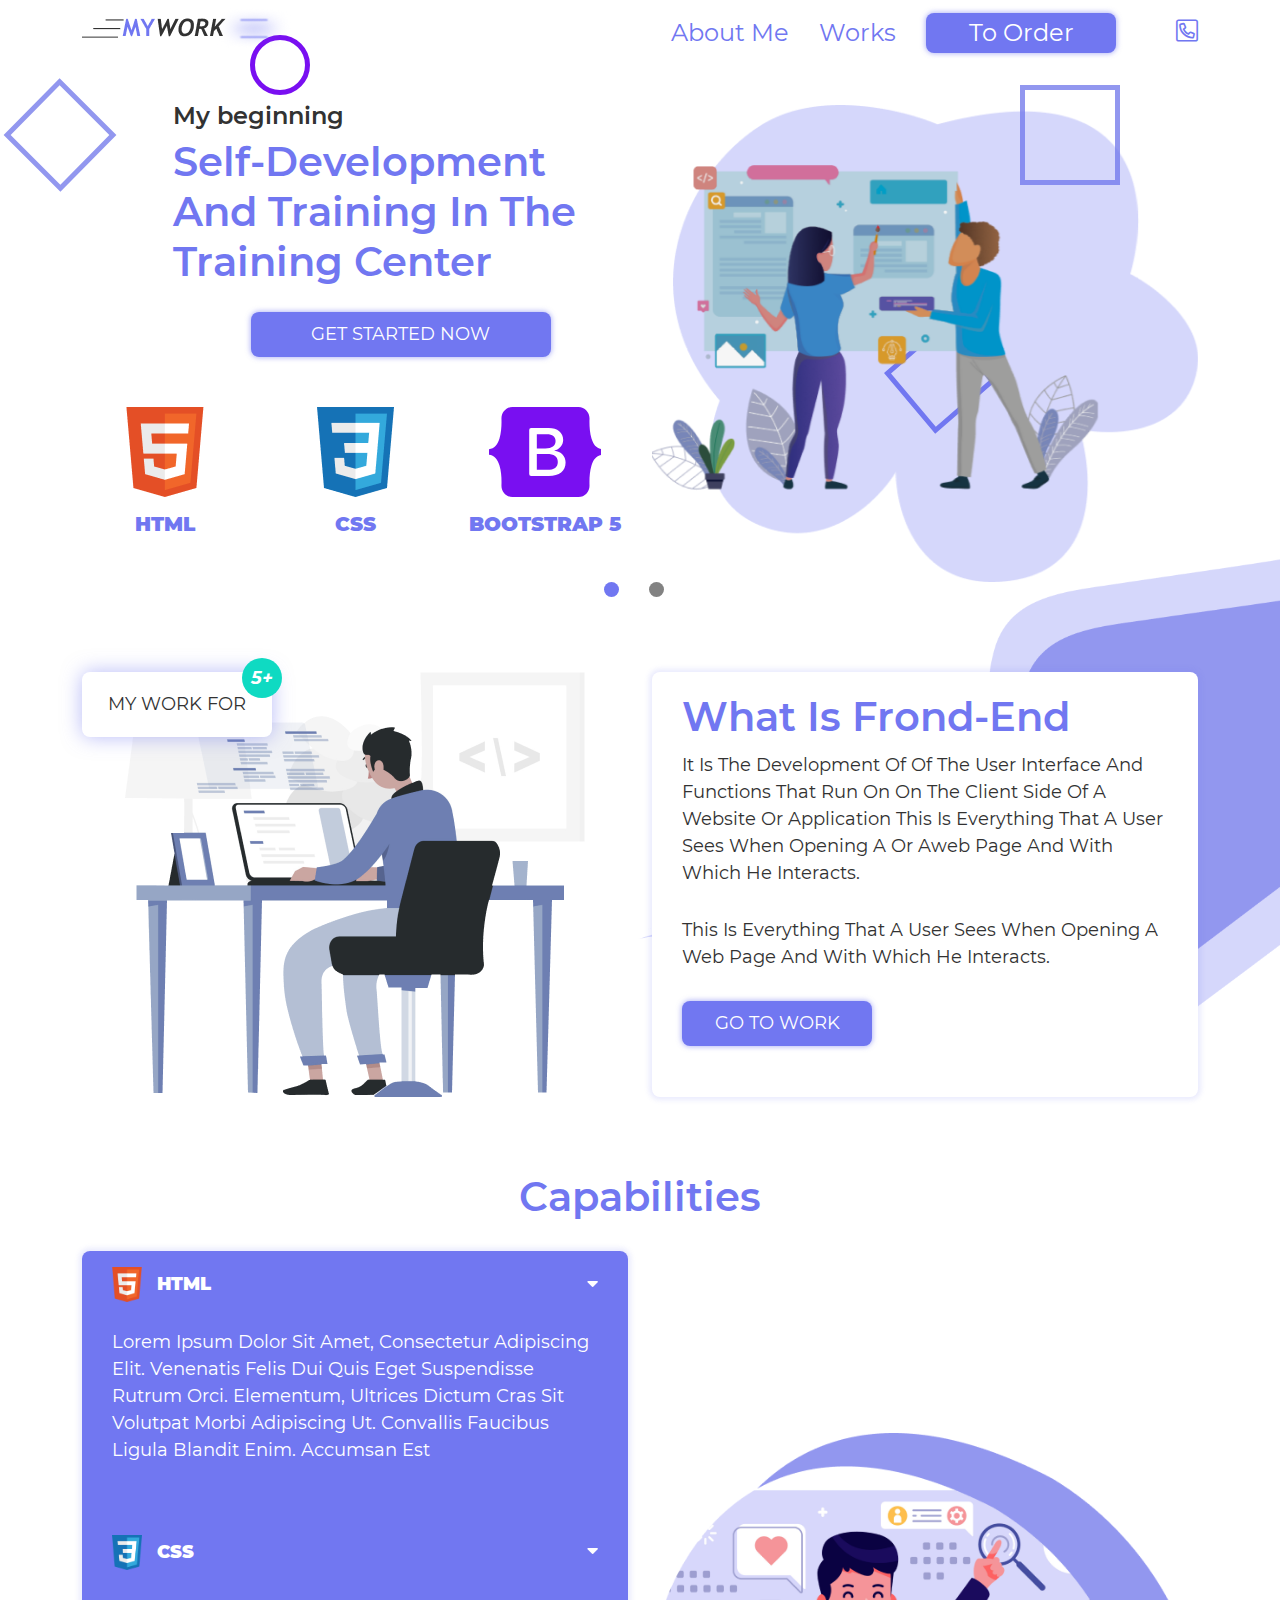
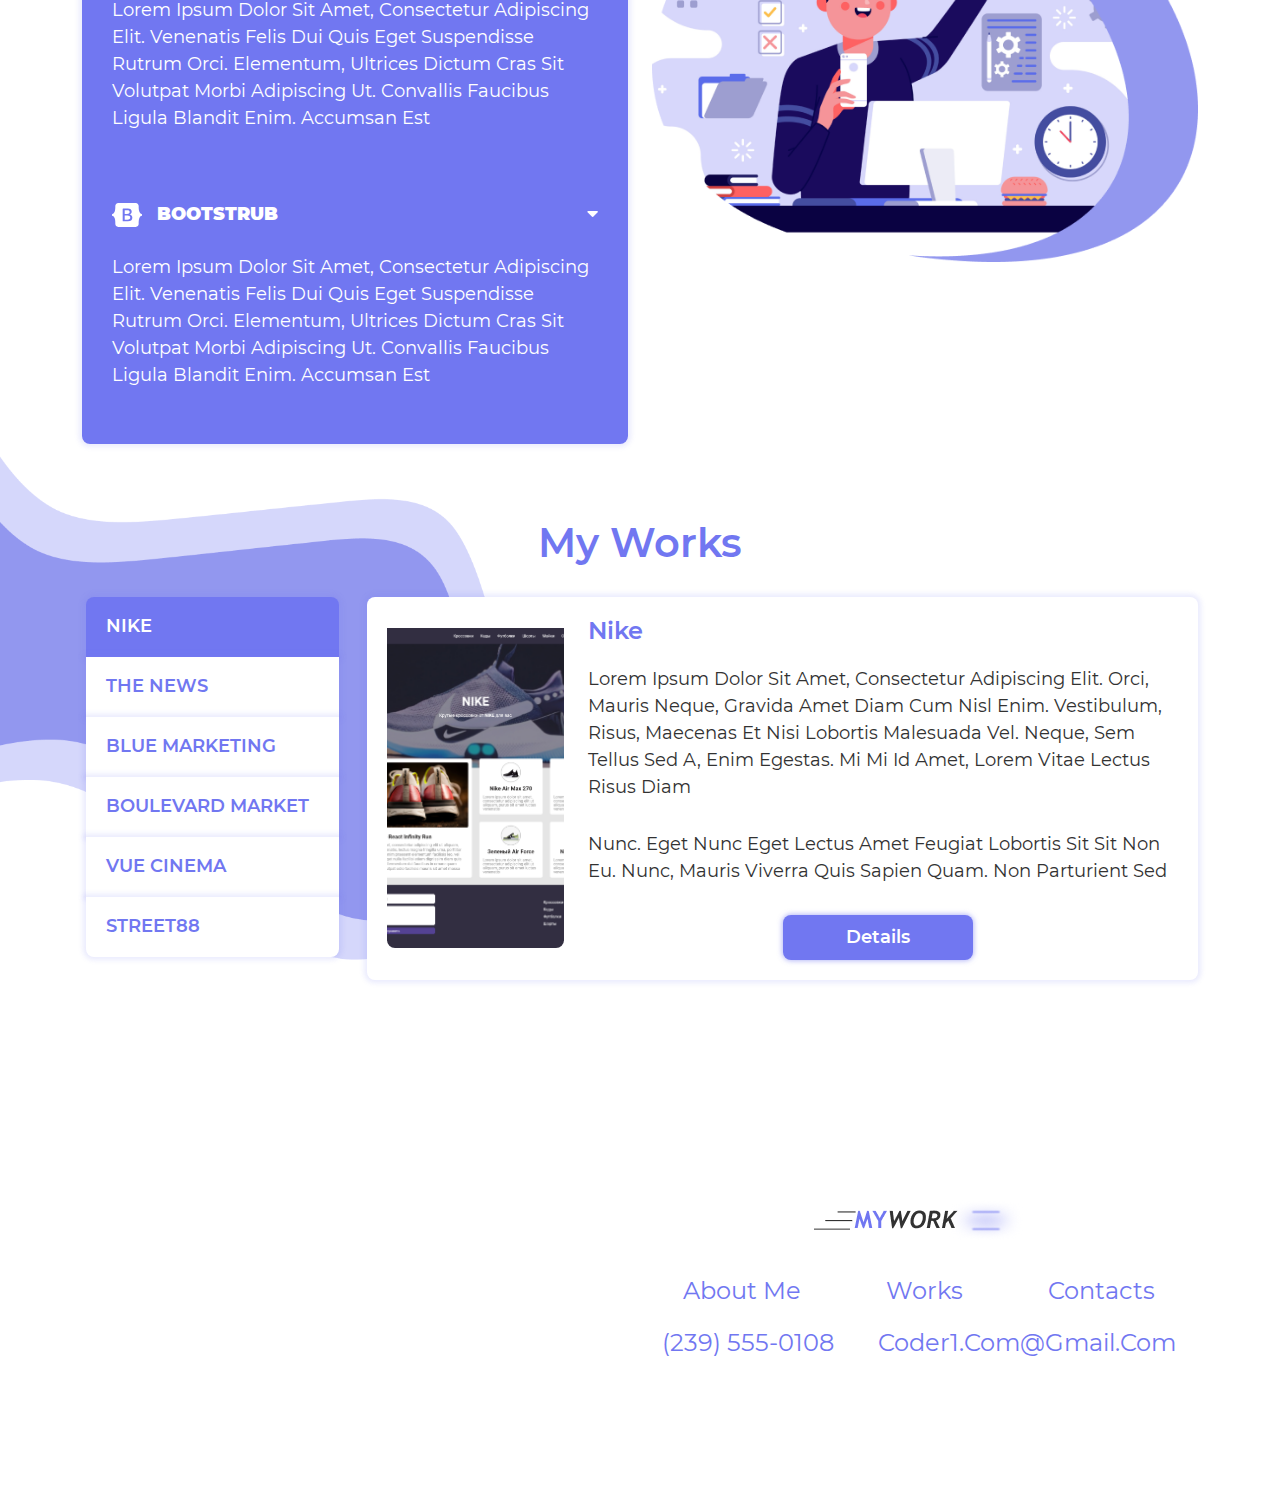
==== index.html @ 05d58f19 "Add files via upload" ====
<!DOCTYPE html>
<html lang="en">

<head>
  <meta charset="UTF-8">
  <meta name="viewport" content="width=device-width, initial-scale=1.0">
  <title>My-Work</title>
  <link rel="stylesheet" href="libs/bootstrap.min.css">
  <link rel="stylesheet" href="styles/style.css">
  <link rel="stylesheet" href="styles/media.css">
</head>

<body>
  <header class="header">
    <nav class="navbar navbar-expand-lg">
      <div class="container">
        <a href="#!" class="logo"></a>
        <button class="navbar-toggler btn-success" data-bs-toggle="collapse" data-bs-target="#nav">
          <i class="intro__icon fa"></i>
        </button>
        <div class="collapse navbar-collapse" id="nav">
          <ul class="navbar-nav ms-auto align-items-start align-items-lg-center">
            <li><a href="#!" class="header__link">About me</a></li>
            <li><a href="#!" class="header__link">Works</a></li>
            <li><a href="#!" class="header__btn mb-3 mb-lg-0">to order</a></li>
            <li><a href="#!" class="header__tel fa"></a></li>
          </ul>
        </div>
      </div>
    </nav>
  </header>
  <main>
    <section class="intro position-relative">
      <div class="container">
        <div id="slider" class="carousel slide carousel-fade row" data-bs-ride="carousel">
          <div class="col-lg-6">
            <div class="col-lg-10 ms-auto">
              <p class="intro__subtitle">My beginning</p>
              <h1 class="intro__title">Self-development and training in the training center</h1>
              <a href="#!" class="intro__btn mx-auto">GET STARTED NOW</a>
            </div>
            <div class="row text-center flex-wrap-reverse justify-content-center">
              <div class="col-6 col-sm-4">
                <img src="images/html.png" class="intro__brand" alt="HTML">
                <h4 class="intro__name">html</h4>
              </div>
              <div class="col-6 col-sm-4">
                <img src="images/css.png" class="intro__brand" alt="HTML">
                <h4 class="intro__name">css</h4>
              </div>
              <div class="col-6 col-sm-4">
                <svg xmlns="http://www.w3.org/2000/svg" class="intro__brand intro__brand_violet" viewBox="0 0 118 94"
                  role="img">
                  <path fill-rule="evenodd" clip-rule="evenodd"
                    d="M24.509 0c-6.733 0-11.715 5.893-11.492 12.284.214 6.14-.064 14.092-2.066 20.577C8.943 39.365 5.547 43.485 0 44.014v5.972c5.547.529 8.943 4.649 10.951 11.153 2.002 6.485 2.28 14.437 2.066 20.577C12.794 88.106 17.776 94 24.51 94H93.5c6.733 0 11.714-5.893 11.491-12.284-.214-6.14.064-14.092 2.066-20.577 2.009-6.504 5.396-10.624 10.943-11.153v-5.972c-5.547-.529-8.934-4.649-10.943-11.153-2.002-6.484-2.28-14.437-2.066-20.577C105.214 5.894 100.233 0 93.5 0H24.508zM80 57.863C80 66.663 73.436 72 62.543 72H44a2 2 0 01-2-2V24a2 2 0 012-2h18.437c9.083 0 15.044 4.92 15.044 12.474 0 5.302-4.01 10.049-9.119 10.88v.277C75.317 46.394 80 51.21 80 57.863zM60.521 28.34H49.948v14.934h8.905c6.884 0 10.68-2.772 10.68-7.727 0-4.643-3.264-7.207-9.012-7.207zM49.948 49.2v16.458H60.91c7.167 0 10.964-2.876 10.964-8.281 0-5.406-3.903-8.178-11.425-8.178H49.948z"
                    fill="currentColor"></path>
                </svg>
                <h4 class="intro__name">bootstrap 5</h4>
              </div>
            </div>
          </div>
          <div class="col-lg-6">
            <div class="carousel-inner">
              <img src="images/carousel_img_1.png" alt="" class="carousel-item intro__img active">
              <img src="images/carousel_img_2.png" alt="" class="carousel-item intro__img">
            </div>
          </div>
          <div class="carousel-indicators position-static pr-0 mx-0">
            <div class="intro__indicator active" data-bs-target="#slider" data-bs-slide-to="0"></div>
            <div class="intro__indicator" data-bs-target="#slider" data-bs-slide-to="1"></div>
          </div>
        </div>
      </div>
      <div class="rectangle rectangle_1 d-none d-md-block"></div>
      <div class="rectangle rectangle_2 d-none d-md-block"></div>
      <div class="rectangle rectangle_3 d-none d-md-block"></div>
      <div class="rectangle rectangle_4 d-none d-md-block"></div>
    </section>
    <section class="about position-relative">
      <img src="images/shape_1.png" alt="shape_1" class="shape shape_1">
      <div class="container">
        <div class="row">
          <div class="col-lg-6">
            <div class="position-relative text-center">
              <img src="images/about_img.png" alt="" class="mw-100">
              <p class="about__motto">my work for <span class="about__rating">5+</span></p>
            </div>
          </div>
          <div class="col-lg-6">
            <div class="about__content">
              <h2 class="about__title">What is Frond-End</h2>
              <p class="about__text">it is the development of of the user interface and functions that run on on the client side of a website or application
                This is everything that a user sees when opening a or aweb page and with which he interacts.</p>
              <p class="about__text">This is everything that a user sees when opening a web page and with which he interacts.</p>
              <a href="" class="about__link">go to work</a>
            </div>
          </div>
        </div>
      </div>
    </section>
    <section class="capabilities">
      <div class="container">
        <h1 class="capabilities_title">Capabilities</h1>
        <div class="row align-items-center flex-wrap-reverse"> 
        <div class="col-lg-6" >
          <div class="accordion" id="accordion">
          <div class="accordion-item">
            <h4 class="mb-0">
              <button class="accordion__button" data-bs-toggle="collapse" data-bs-target="#html">
                <span class="accordion__head">
                  <img src="images/html.png" alt="html" class="accordion__logo">
                  html
                  <div class="fa accordion__caret"></div>
                </span>
              </button>
            </h4>
            <div id="html" class="accordion-collapse collapse show border-0" data-bs-parent="#accordion">
              <p class="accordion_body">
                Lorem ipsum dolor sit amet, consectetur adipiscing elit. Venenatis felis dui quis eget suspendisse rutrum orci. Elementum, ultrices dictum cras sit volutpat morbi adipiscing ut. Convallis faucibus ligula blandit enim. Accumsan est 
              </p>
            </div>
          </div>
          <div class="accordion-item">
            <h4 class="mb-0">
              <button class="accordion__button" data-bs-toggle="collapse" data-bs-target="#css">
                <span class="accordion__head">
                  <img src="images/css.png" alt="css" class="accordion__logo">
                  css
                  <div class="fa accordion__caret"></div>
                </span>
              </button>
            </h4>
            <div id="css" class="accordion-collapse collapse show border-0" data-bs-parent="#accordion">
              <p class="accordion_body">
                Lorem ipsum dolor sit amet, consectetur adipiscing elit. Venenatis felis dui quis eget suspendisse rutrum orci. Elementum, ultrices dictum cras sit volutpat morbi adipiscing ut. Convallis faucibus ligula blandit enim. Accumsan est 
              </p>
            </div>
          </div>
          <div class="accordion-item">
            <h4 class="mb-0">
              <button class="accordion__button" data-bs-toggle="collapse" data-bs-target="#bootstrub">
                <span class="accordion__head">
                  <svg xmlns="http://www.w3.org/2000/svg" class="accordion__logo" viewBox="0 0 118 94"
                  role="img">
                  <path fill-rule="evenodd" clip-rule="evenodd"
                    d="M24.509 0c-6.733 0-11.715 5.893-11.492 12.284.214 6.14-.064 14.092-2.066 20.577C8.943 39.365 5.547 43.485 0 44.014v5.972c5.547.529 8.943 4.649 10.951 11.153 2.002 6.485 2.28 14.437 2.066 20.577C12.794 88.106 17.776 94 24.51 94H93.5c6.733 0 11.714-5.893 11.491-12.284-.214-6.14.064-14.092 2.066-20.577 2.009-6.504 5.396-10.624 10.943-11.153v-5.972c-5.547-.529-8.934-4.649-10.943-11.153-2.002-6.484-2.28-14.437-2.066-20.577C105.214 5.894 100.233 0 93.5 0H24.508zM80 57.863C80 66.663 73.436 72 62.543 72H44a2 2 0 01-2-2V24a2 2 0 012-2h18.437c9.083 0 15.044 4.92 15.044 12.474 0 5.302-4.01 10.049-9.119 10.88v.277C75.317 46.394 80 51.21 80 57.863zM60.521 28.34H49.948v14.934h8.905c6.884 0 10.68-2.772 10.68-7.727 0-4.643-3.264-7.207-9.012-7.207zM49.948 49.2v16.458H60.91c7.167 0 10.964-2.876 10.964-8.281 0-5.406-3.903-8.178-11.425-8.178H49.948z"
                    fill="currentColor"></path>
                </svg>
                  bootstrub
                  <div class="fa accordion__caret"></div>
                </span>
              </button>
            </h4>
            <div id="bootstrub" class="accordion-collapse collapse show border-0" data-bs-parent="#accordion">
              <p class="accordion_body">
                Lorem ipsum dolor sit amet, consectetur adipiscing elit. Venenatis felis dui quis eget suspendisse rutrum orci. Elementum, ultrices dictum cras sit volutpat morbi adipiscing ut. Convallis faucibus ligula blandit enim. Accumsan est 
              </p>
            </div>
          </div>
        </div>
      </div>
        <div class="col-lg-6 mb-3 mb-lg-0">
          <img src="images/capabilities.png" alt="smiling developer" class="w-100">
        </div>
        </div>
      </div>
    </section>
    
    <section class="works">
      <img src="images/shape_2.png" alt="shape" class="shape shape_2">
      <div class="container">
        <h2 class="works__title">My Works</h2>
        <div class="row">
          <div class="col-xl-3 mb-3 mb-xl-0 px-3 nav nav-pilss flex-column">
            <a  href="#nike" class="works__link active" data-bs-toggle="pill">Nike</a>
            <a  href="#tnw" class="works__link " data-bs-toggle="pill">The News</a>
            <a  href="#blue" class="works__link " data-bs-toggle="pill">Blue Marketing</a>
            <a  href="#market" class="works__link " data-bs-toggle="pill">Boulevard Market</a>
            <a  href="#vue" class="works__link " data-bs-toggle="pill">Vue cinema</a>
            <a  href="#street" class="works__link " data-bs-toggle="pill">Street88</a>
          </div>
          <div class="col-xl-9 tab-content">
            <div class="tab-pane fade show active wokrs__content h-100 " id="nike">
              <div class="row">
                <div class="col-lg-3 col-md-4 d-flex align-items-center">
                  <img src="images/nike.png" alt="Nike layout" class="works__img">
                </div>
                <div class="col text-center text-md-start " >
                  <h4 class="works__name">Nike</h4>
                  <p class="works__text">Lorem ipsum dolor sit amet, consectetur adipiscing elit. Orci, mauris neque, gravida amet diam cum nisl enim. Vestibulum, risus, maecenas et nisi lobortis malesuada vel. Neque, sem tellus sed a, enim egestas. Mi mi id amet, lorem vitae lectus risus diam </p>
                  <p class="works__text">Nunc. Eget nunc eget lectus amet feugiat lobortis sit sit non eu. Nunc, mauris viverra quis sapien quam. Non parturient sed </p>
                  <a href=""  class="works__button mx-auto">details</a>
                </div>
              </div>
            </div>
            <div class="tab-pane fade  wokrs__content h-100" id="tnw">
              <div class="row">
                <div class="col-lg-3 col-md-4 d-flex align-items-center">
                  <img src="images/TNW.png" alt="The News Web" class="works__img">
                </div>
                <div class="col text-center text-md-start">
                  <h4 class="works__name">The News Web</h4>
                  <p class="works__text">Lorem ipsum dolor sit amet, consectetur adipiscing elit. Orci, mauris neque, gravida amet diam cum nisl enim. Vestibulum, risus, maecenas et nisi lobortis malesuada vel. Neque, sem tellus sed a, enim egestas. Mi mi id amet, lorem vitae lectus risus diam </p>
                  <p class="works__text">Nunc. Eget nunc eget lectus amet feugiat lobortis sit sit non eu. Nunc, mauris viverra quis sapien quam. Non parturient sed </p>
                  <a href=""  class="works__button mx-auto">details</a>
                </div>
              </div>
            </div>
            <div class="tab-pane fade  wokrs__content h-100" id="blue">
              <div class="row">
                <div class="col-lg-3 col-md-4 d-flex align-items-center">
                  <img src="images/Blue marketing.png" alt="Blue marketing" class="works__img">
                </div>
                <div class="col text-center text-md-start">
                  <h4 class="works__name">Blue marketing</h4>
                  <p class="works__text">Lorem ipsum dolor sit amet, consectetur adipiscing elit. Orci, mauris neque, gravida amet diam cum nisl enim. Vestibulum, risus, maecenas et nisi lobortis malesuada vel. Neque, sem tellus sed a, enim egestas. Mi mi id amet, lorem vitae lectus risus diam </p>
                  <p class="works__text">Nunc. Eget nunc eget lectus amet feugiat lobortis sit sit non eu. Nunc, mauris viverra quis sapien quam. Non parturient sed </p>
                  <a href=""  class="works__button mx-auto">details</a>
                </div>
              </div>
            </div>
            <div class="tab-pane fade   wokrs__content h-100" id="market">
              <div class="row">
                <div class="col-lg-3 col-md-4 d-flex align-items-center">
                  <img src="images/Boulevard market.png" alt="Boulevard market" class="works__img">
                </div>
                <div class="col text-center text-md-start">
                  <h4 class="works__name">Boulevard market</h4>
                  <p class="works__text">Lorem ipsum dolor sit amet, consectetur adipiscing elit. Orci, mauris neque, gravida amet diam cum nisl enim. Vestibulum, risus, maecenas et nisi lobortis malesuada vel. Neque, sem tellus sed a, enim egestas. Mi mi id amet, lorem vitae lectus risus diam </p>
                  <p class="works__text">Nunc. Eget nunc eget lectus amet feugiat lobortis sit sit non eu. Nunc, mauris viverra quis sapien quam. Non parturient sed </p>
                  <a href=""  class="works__button mx-auto">details</a>
                </div>
              </div>
            </div>
            <div class="tab-pane fade   wokrs__content h-100" id="vue">
              <div class="row">
                <div class="col-lg-3 col-md-4 d-flex align-items-center">
                  <img src="images/Vue Cinemas.png" alt="Vue Cinemas" class="works__img">
                </div>
                <div class="col text-center text-md-start">
                  <h4 class="works__name">Vue Cinemas</h4>
                  <p class="works__text">Lorem ipsum dolor sit amet, consectetur adipiscing elit. Orci, mauris neque, gravida amet diam cum nisl enim. Vestibulum, risus, maecenas et nisi lobortis malesuada vel. Neque, sem tellus sed a, enim egestas. Mi mi id amet, lorem vitae lectus risus diam </p>
                  <p class="works__text">Nunc. Eget nunc eget lectus amet feugiat lobortis sit sit non eu. Nunc, mauris viverra quis sapien quam. Non parturient sed </p>
                  <a href=""  class="works__button mx-auto">details</a>
                </div>
              </div>
            </div>
            <div class="tab-pane fade   wokrs__content h-100" id="street">
              <div class="row">
                <div class="col-lg-3 col-md-4 d-flex align-items-center">
                  <img src="images/Street88.png" alt="Street88" class="works__img">
                </div>
                <div class="col text-center text-md-start">
                  <h4 class="works__name">Street88</h4>
                  <p class="works__text">Lorem ipsum dolor sit amet, consectetur adipiscing elit. Orci, mauris neque, gravida amet diam cum nisl enim. Vestibulum, risus, maecenas et nisi lobortis malesuada vel. Neque, sem tellus sed a, enim egestas. Mi mi id amet, lorem vitae lectus risus diam </p>
                  <p class="works__text">Nunc. Eget nunc eget lectus amet feugiat lobortis sit sit non eu. Nunc, mauris viverra quis sapien quam. Non parturient sed </p>
                  <a href=""  class="works__button mx-auto">details</a>
                </div>
              </div>
            </div>
          </div>
        </div>
      </div>
    </section>
    
  </main>
  <footer class="footer">
    <div class="container">
      <div class="col-lg-8 col-xl-6 ms-auto text-center">
        <a href="" class="logo"></a>
        <div class="mt-4 mb-3 d-flex justify-content-around flex-wrap">
          <a class="footer__link" href="#!">About Me</a>
          <a class="footer__link" href="#!">Works</a>
          <a class="footer__link" href="#!">Contacts</a>
        </div>
        <div class="d-flex justify-content-around flex-wrap">
          <a class="footer__link" href="tel:+2395550108">(239) 555-0108</a>
          <a class="footer__link" href="mailto:coder1.com@gmail.com">coder1.com@gmail.com</a>
        </div>
      </div>
    </div>
  </footer>

  <script src="libs/bootstrap.bundle.min.js"></script>
</body>

</html>
---- styles/style.css ----
@import 'font.css';

:root {
  --primary-background: #ffffff;
  --secondary-background: #7177F1;
  --primary-text-color: #323232;
  --secondary-text-color: #FFFFFF;
  --primary-link-color: #7177F1;
  --secondary-link-color: #FFFFFF;
  --primary-title-color: #7177F1;
  --secondary-title-color: #FFFFFF;
  --primary-font-face: 'Montserrat';
  --secondary-font-face: 'Trebuchet';
}

body {
  font-family: var(--primary-font-face);
  background: var(--primary-background);
  color: var(--primary-text-color);
}

.logo::before {
  content: url(../images/logo_light.png);
}

.header__link {
  color: var(--primary-link-color);
  text-decoration: none;
  margin-right: 30px;
  font-size: 24px;
  text-transform: capitalize;
  transition: 0.5s;
}

.header__link:hover{
  color: var(--primary-text-color);
}

.header__btn {
  width: 190px;
  height: 40px;
  background: var(--secondary-background);
  display: flex;
  align-items: center;
  justify-content: center;
  margin-right: 60px;
  color: var(--secondary-link-color);
  text-decoration: none;
  border-radius: 8px;
  box-shadow: 0px 0px 5px 1px rgba(113, 119, 241, 0.5);
  font-size: 24px;
  text-transform: capitalize;
  transition: 0.5s;
}

.header__btn:hover{
  color: var(--primary-text-color);
  background: var(--primary-background);
}

.header__tel {
  text-decoration: none;
  font-size: 25px;
  color: var(--primary-link-color);
  transition: 0.5s;
}

.header__tel:hover{
  color: var(--primary-text-color);
  text-shadow: 0 0 10px var(--primary-text-color);
}

.header__tel::before {
  content: '\f87b';
  font-weight: 300;
}

.intro__icon::before{
  content: "\f209";
  font-size: 25px;
  color: var(--primary-text-color);
}

.navbar-toggler:focus{
  box-shadow: none;
}

/* ============================INTRO============================ */

.intro{
  padding-top: 40px;
  position: relative;
}

.intro__subtitle{
  font-size: 24px;
  font-weight: 600;
  line-height: 22px;
  margin-bottom: 10px;
}

.intro__title{
  font-weight: 600;
  color: var(--primary-title-color);
  font-size: 40px;
  line-height: 125%;
  text-transform: capitalize;
  margin-bottom: 25px;
}

.intro__btn{
  display: flex;
  align-items: center;
  justify-content: center;
  text-decoration: none;
  width: 300px;
  height: 45px;
  background: var(--secondary-background);
  box-shadow: 0px 0px 5px 1px rgba(113, 119, 241, 0.5);
  border-radius: 8px;
  font-size: 18px;
  text-transform: capitalize;
  color: var(--secondary-link-color);
  transition: 0.5s;
  margin-bottom: 50px;
}

.intro__btn:hover{
  color: var(--primary-text-color);
  background: var(--primary-background);
}

.intro__brand{
  max-width: 100%;
  margin-bottom: 15px;
}

.intro__brand_violet{
  height: 90px;
  color: #790FF1;
}

.intro__name{
  font-size: 20px;
  font-weight: 900;
  line-height: 24px;
  text-transform: uppercase;
  color: var(--primary-title-color);
}

.intro__indicator{
  width: 15px;
  height: 15px;
  border-radius: 50%;
  background: #828282;
  margin-right: 15px;
  margin-left: 15px;
  transition: 400ms;
  cursor: pointer;
}

.intro__indicator.active{
  background: var(--secondary-background);
}

.intro__img{
  width: 100%;
  max-height: 500px;
  object-fit: contain;
}

/* =========================ABOUT==================== */

.about{
  padding-top: 75px;
}

.about__motto{
  position: absolute;
  height: 65px;
  width: 190px;
  border-radius: 8px;
  left: 0;
  top: 0;
  display: flex;
  align-items: center;
  justify-content: center;
  background: var(--primary-background);
  box-shadow: 0px 0px 20px rgba(113, 119, 241, 0.5);
  text-transform: uppercase;
  font-size: 18px;
}

.about__rating{
  color: var(--secondary-text-color);
  border-radius: 50%;
  position: absolute;
  top: -14px;
  right: -10px;
  background: #0FDAC2;
  font-weight: 700;
  font-style: italic;
  width: 40px;
  height: 40px;
  display: flex;
  align-items: center;
  justify-content: center;
  font-size: 18px;
  line-height: 1;
}

.about__content{
  background: var(--primary-background);
  box-shadow: 0px 0px 5px 3px rgba(113, 119, 241, 0.15);
  border-radius: 8px;
  padding: 30px;
  height: 100%;
}

.about__title{
  color: var(--primary-title-color);
  font-size: 40px;
  line-height: 75%;
  font-weight: 600;
  text-transform: capitalize;
  margin-bottom: 20px;
}

.about__text{
  font-size: 18px;
  line-height: 1.5;
  text-transform: capitalize;
  margin-bottom: 30px;
}

.about__link{
  width: 190px;
  height: 45px;
  display: flex;
  align-items: center;
  justify-content: center;
  box-shadow: 0px 0px 5px 1px rgba(113, 119, 241, 0.5);
  border-radius: 8px;
  background: var(--secondary-background);
  color: var(--secondary-link-color);
  text-transform: uppercase;
  font-size: 18px;
  text-decoration: none;
  transition: 0.5s;
}

.about__link:hover{
  background: var(--primary-background);
  color: var(--primary-text-color);
}

.rectangle{
  position: absolute;
  border-width: 5px;
  border-style: solid;
  z-index: -1;
}

.rectangle_1{
  border-color: #9297EF;
  width: 80px;
  height: 80px;
  transform: matrix(0.71, 0.71, -0.7, 0.71, 0, 0);
  left: 20px;
  top: 30px;
}

.rectangle_2{
  border-color: #790FF1;
  width: 60px;
  height: 60px;
  border-radius: 50%;
  top: -30px;
  left: 250px;
}

.rectangle_3{
  bottom: 180px;
  right: 300px;
  border-color: #7177F1;
  transform: matrix(0.76, -0.66, 0.64, 0.76, 0, 0);
  width: 80px;
  height: 80px;
}

.rectangle_4{
  top: 20px;
  right: 160px;
  border-color:  #9297EF;
  width: 100px;
  height: 100px;
}

/*=====================capabilities=============*/
/* 1rem = 16p*/

.capabilities {
  margin-top: 75px;
  position: relative;
}

.capabilities_title {
  color: var(--primary-title-color);
  font-size: 40px;
  line-height: 49px;
  font-weight: 600;
  margin-bottom: 30px;
  text-align: center;
  text-transform: capitalize;
}

.accordion {
  box-shadow: 0px 0px 5px 3px rgba(113, 119, 241, 0.15);
  border-radius: 8px;
  overflow: hidden;
}

.accordion__button {
  background: var(--secondary-background);
  padding-left: 10px;
  padding-right: 10px;
  border: none;
  outline: none;
  width: 100%;
  transition: 0.4s;
  font-weight: 900;
  font-size: 18px;
  text-transform: uppercase;
  color: var(--secondary-title-color);
}

.accordion__button.collapsed {
  background: var(--primary-background);
  color: var(--primary-title-color);
}

.accordion__button::after {
  content: "";
  display: block;
  width: 100%;
  height: 1px;
  margin-top: 15px;
  transition: 0.4s;
}

.accordion__button:focus {
  outline: none;
}

.accordion-item:not(:last-child) .accordion__button.collapsed::after {
  background: #dddddd;
}



.accordion__head {
  display: flex;
  align-items: center;
  padding-top: 15px;
  padding-left: 20px;
  padding-right: 20px;
}

.accordion__logo {
  width: 30px;
  margin-right: 15px;
}

.accordion__caret::before {
  content: '\f0d8';
  font-style: 30px;
}

.accordion__caret {
  margin-left: auto;
  transition: 0.4s;
  transform: rotateX(180deg);
}

.accordion__button.collapsed .accordion__caret {
  transform: rotateX(0deg);
}

.accordion_body {
  padding: 10px 30px 55px;
  font-size: 18px;
  line-height:1.5;
  text-transform: capitalize;
  color: var(--secondary-text-color);
  background: var(--secondary-background);
  margin-bottom: 0;
}

/*==============WORKS===========*/

.works {
  margin-top: 75px;
  position: relative;
}

.works__title {
  font-weight: 600;
  color: var(--primary-title-color);
  font-size: 40px;
  text-align: center;
  text-transform: capitalize;
  margin-bottom: 30px;
}

.works__link {
  height: 60px;
  display: flex;
  align-items: center;
  background: var(--primary-background);
  box-shadow: 0px 0px 5px 3px rgba(113, 119, 241, 0.15);
  padding-right: 20px;
  padding-left: 20px;
  color: var(--primary-link-color);
  text-decoration: none;
  text-transform: uppercase;
  font-size: 18px;
  font-weight: 600;
  transition: 0.5s;
}

.works__link:hover, 
.works__link.active {
  background: var(--secondary-background);
  color: var(--primary-background);
}

.works__link:first-child{ 
  border-radius: 8px 8px 0 0;
}
.works__link:last-child{ 
  border-radius: 0 0 8px 8px;
}

.wokrs__content {
  background: var(--primary-background);
  box-shadow: 0px 0px 5px 3px rgba(113, 119, 241, 0.15);
  border-radius: 8px;
  padding: 20px 30px 20px 20px;
}

.works__img {
  width: 100%;
  height: 100%;
  max-height: 320px;
  object-fit: cover;
  object-position: top;
  border-radius: 0 0 8px 8px;
}

.works__name {
  font-size: 24px;
  font-weight: 600;
  color: var(--primary-title-color);
  margin-bottom: 20px;
  text-transform: capitalize;
}

.works__text {
  margin-bottom: 30px;
  font-size: 18px;
  line-height: 1.5;
  text-transform: capitalize;
}

.works__button {
  display: flex;
  align-items: center;
  justify-content: center;
  width: 190px;
  height: 45px;
  color: var(--secondary-link-color);
  background: var(--secondary-background);
  border-radius: 8px;
  box-shadow: 0px 0px 5px 1px rgba(113, 119, 241, 0.5);
  font-size: 18px;
  font-weight: 600;
  text-transform: capitalize;
  text-decoration: none;
  transform: 0.5s;
}

.works__button:hover {
  color: var(--primary-text-color);
  background: var(--primary-background);
}

/*=================footer=========================*/

.footer {
  margin-top: 220px;
  padding-bottom: 130px;
  position: relative;
}

.footer__link {
  color: var(--primary-link-color);
  transition: 0.5s;
  font-size: 24px;
  text-decoration-color: transparent;
  text-transform: capitalize;
  margin-right: 5px;
  margin-left: 5px;
}

.footer__link:hover {
  color: var(--primary-link-color);
  text-decoration-color: inherit;
}

.shape  {
  position: absolute;
  z-index: -1;
  max-width: 60%;
}

.shape_1 {
  right: 0;
  top: -450px;
}

.shape_2 {
  left: 0;
  top: -230px;
}
---- styles/media.css ----
@media(prefers-color-scheme: dark) {
  :root {
    --primary-background: #151437;
    --primary-text-color: #ffffff;
  }
  .logo::before{
    content: url(../images/logo_dark.png);
  }
  .about__motto{
    background: var(--secondary-background);
  }
  
  .footer__link,
  .footer__link:hover {
    color: var(--secondary-link-color);
  }
}

@media (max-width:1400px){
  .shape_1 {
    top: -250px;
  }
  
  .shape_2 {
    top: -130px;
  }
}
@media (max-width:1200px){
  .shape_1 {
    top: -150px;
  }
  .shape_2 {
    top: -30px;
  }
}
@media (max-width:992px){
  .shape_1 {
    top: 250px;
  }

}
@media (max-width:768px){
  .shape {
    display: none;
  }
  .rectangle {
    display: none;
  }
}
@media (max-width:576px){}
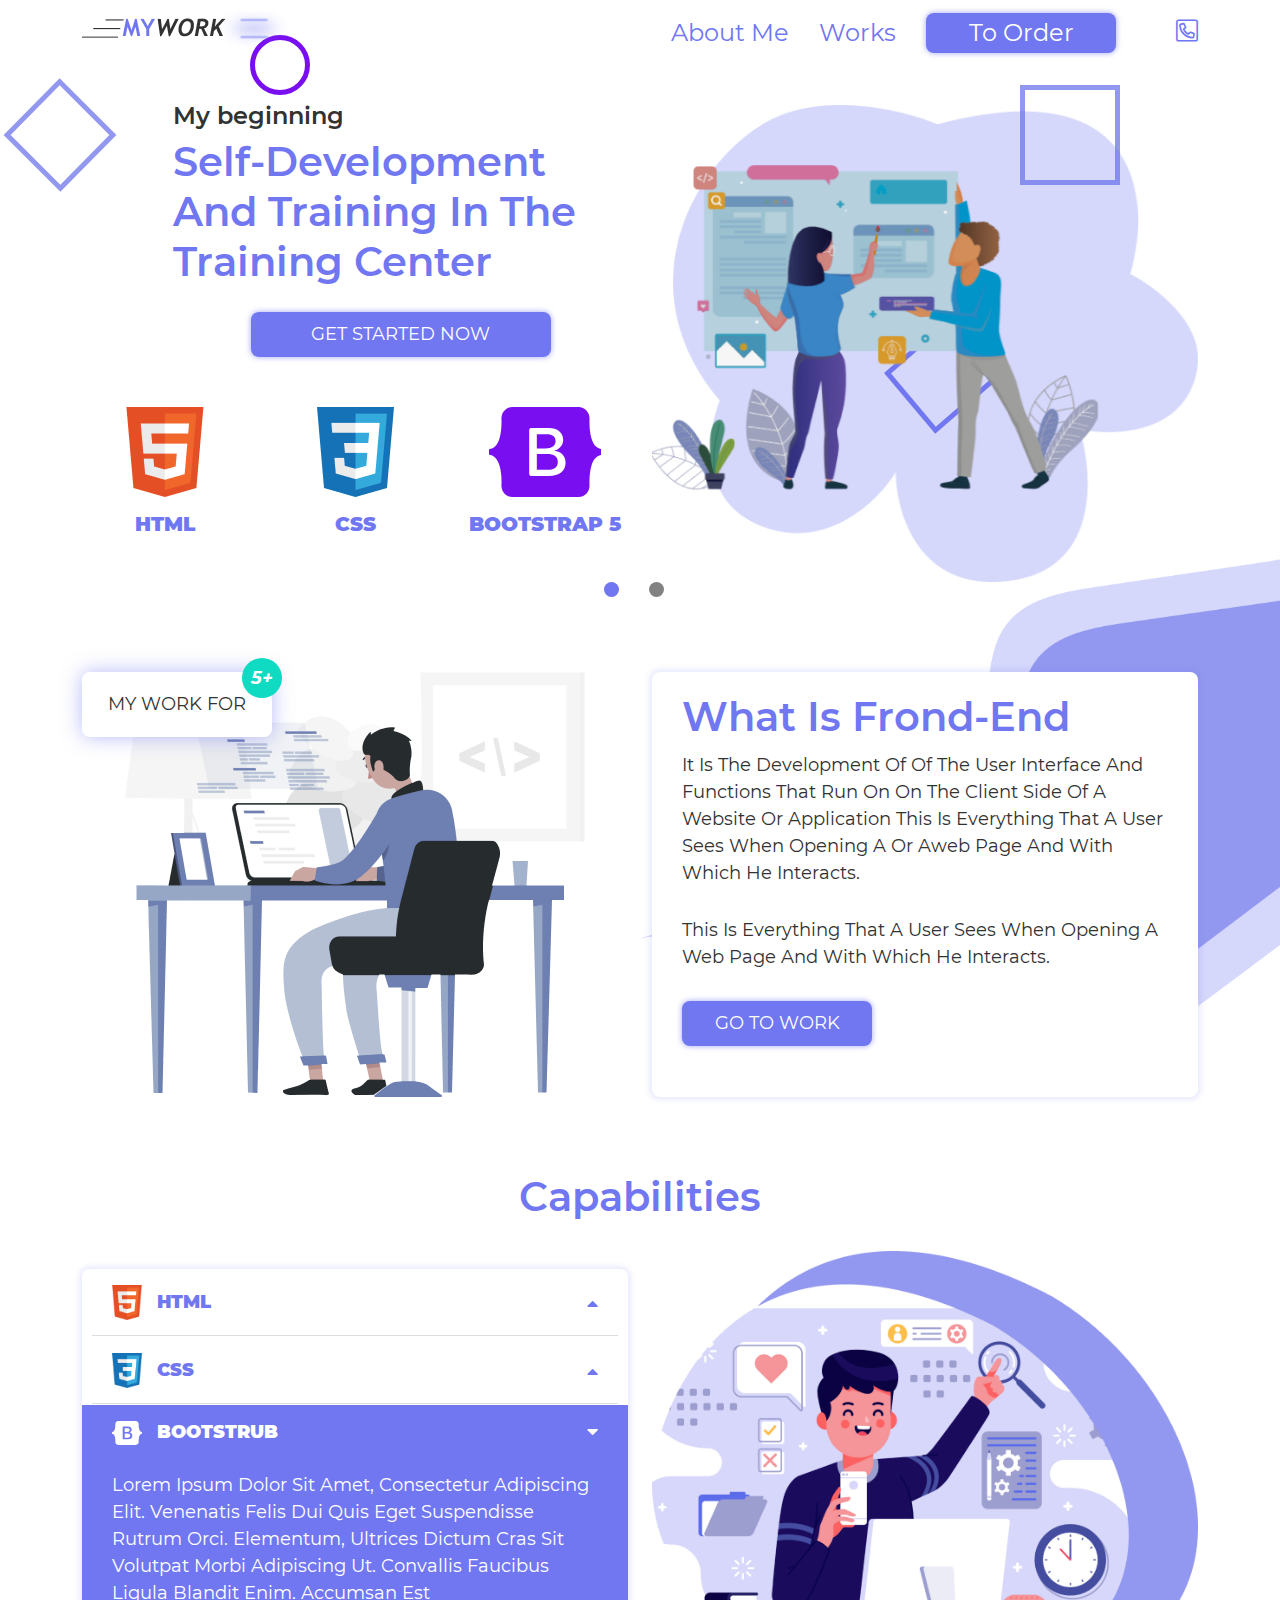
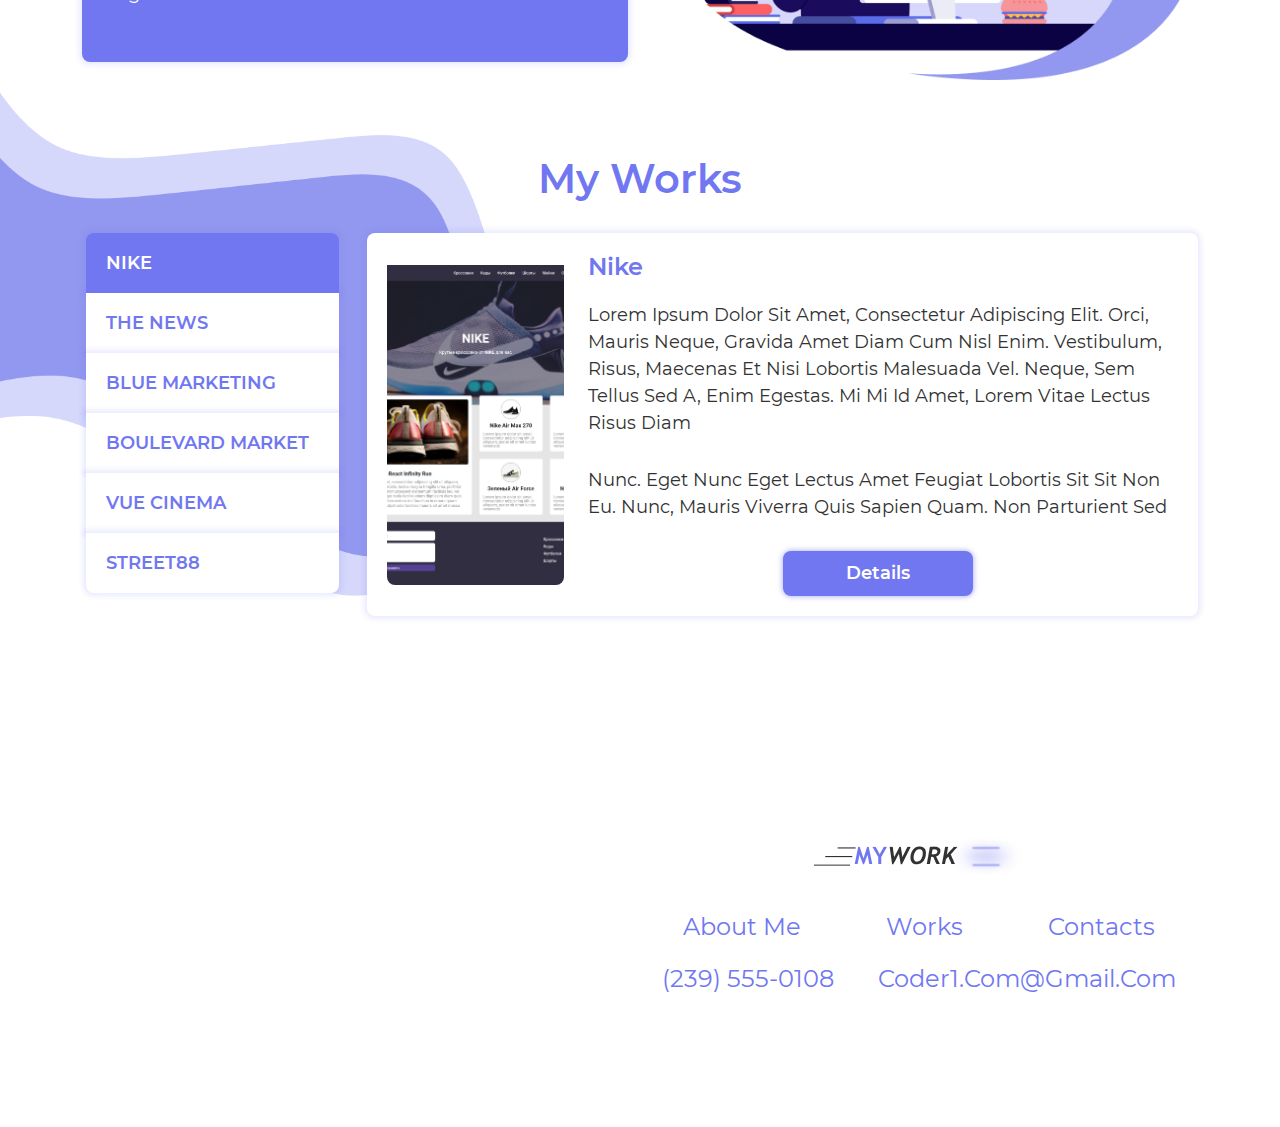
==== commit e16a71a3: "Add files via upload" ====
--- a/index.html
+++ b/index.html
@@ -106,7 +106,7 @@
           <div class="accordion" id="accordion">
           <div class="accordion-item">
             <h4 class="mb-0">
-              <button class="accordion__button" data-bs-toggle="collapse" data-bs-target="#html">
+              <button class="accordion__button collapsed" data-bs-toggle="collapse" data-bs-target="#html">
                 <span class="accordion__head">
                   <img src="images/html.png" alt="html" class="accordion__logo">
                   html
@@ -114,7 +114,7 @@
                 </span>
               </button>
             </h4>
-            <div id="html" class="accordion-collapse collapse show border-0" data-bs-parent="#accordion">
+            <div id="html" class="accordion-collapse collapse border-0" data-bs-parent="#accordion">
               <p class="accordion_body">
                 Lorem ipsum dolor sit amet, consectetur adipiscing elit. Venenatis felis dui quis eget suspendisse rutrum orci. Elementum, ultrices dictum cras sit volutpat morbi adipiscing ut. Convallis faucibus ligula blandit enim. Accumsan est 
               </p>
@@ -122,7 +122,7 @@
           </div>
           <div class="accordion-item">
             <h4 class="mb-0">
-              <button class="accordion__button" data-bs-toggle="collapse" data-bs-target="#css">
+              <button class="accordion__button collapsed" data-bs-toggle="collapse" data-bs-target="#css">
                 <span class="accordion__head">
                   <img src="images/css.png" alt="css" class="accordion__logo">
                   css
@@ -130,7 +130,7 @@
                 </span>
               </button>
             </h4>
-            <div id="css" class="accordion-collapse collapse show border-0" data-bs-parent="#accordion">
+            <div id="css" class="accordion-collapse collapse border-0" data-bs-parent="#accordion">
               <p class="accordion_body">
                 Lorem ipsum dolor sit amet, consectetur adipiscing elit. Venenatis felis dui quis eget suspendisse rutrum orci. Elementum, ultrices dictum cras sit volutpat morbi adipiscing ut. Convallis faucibus ligula blandit enim. Accumsan est 
               </p>
